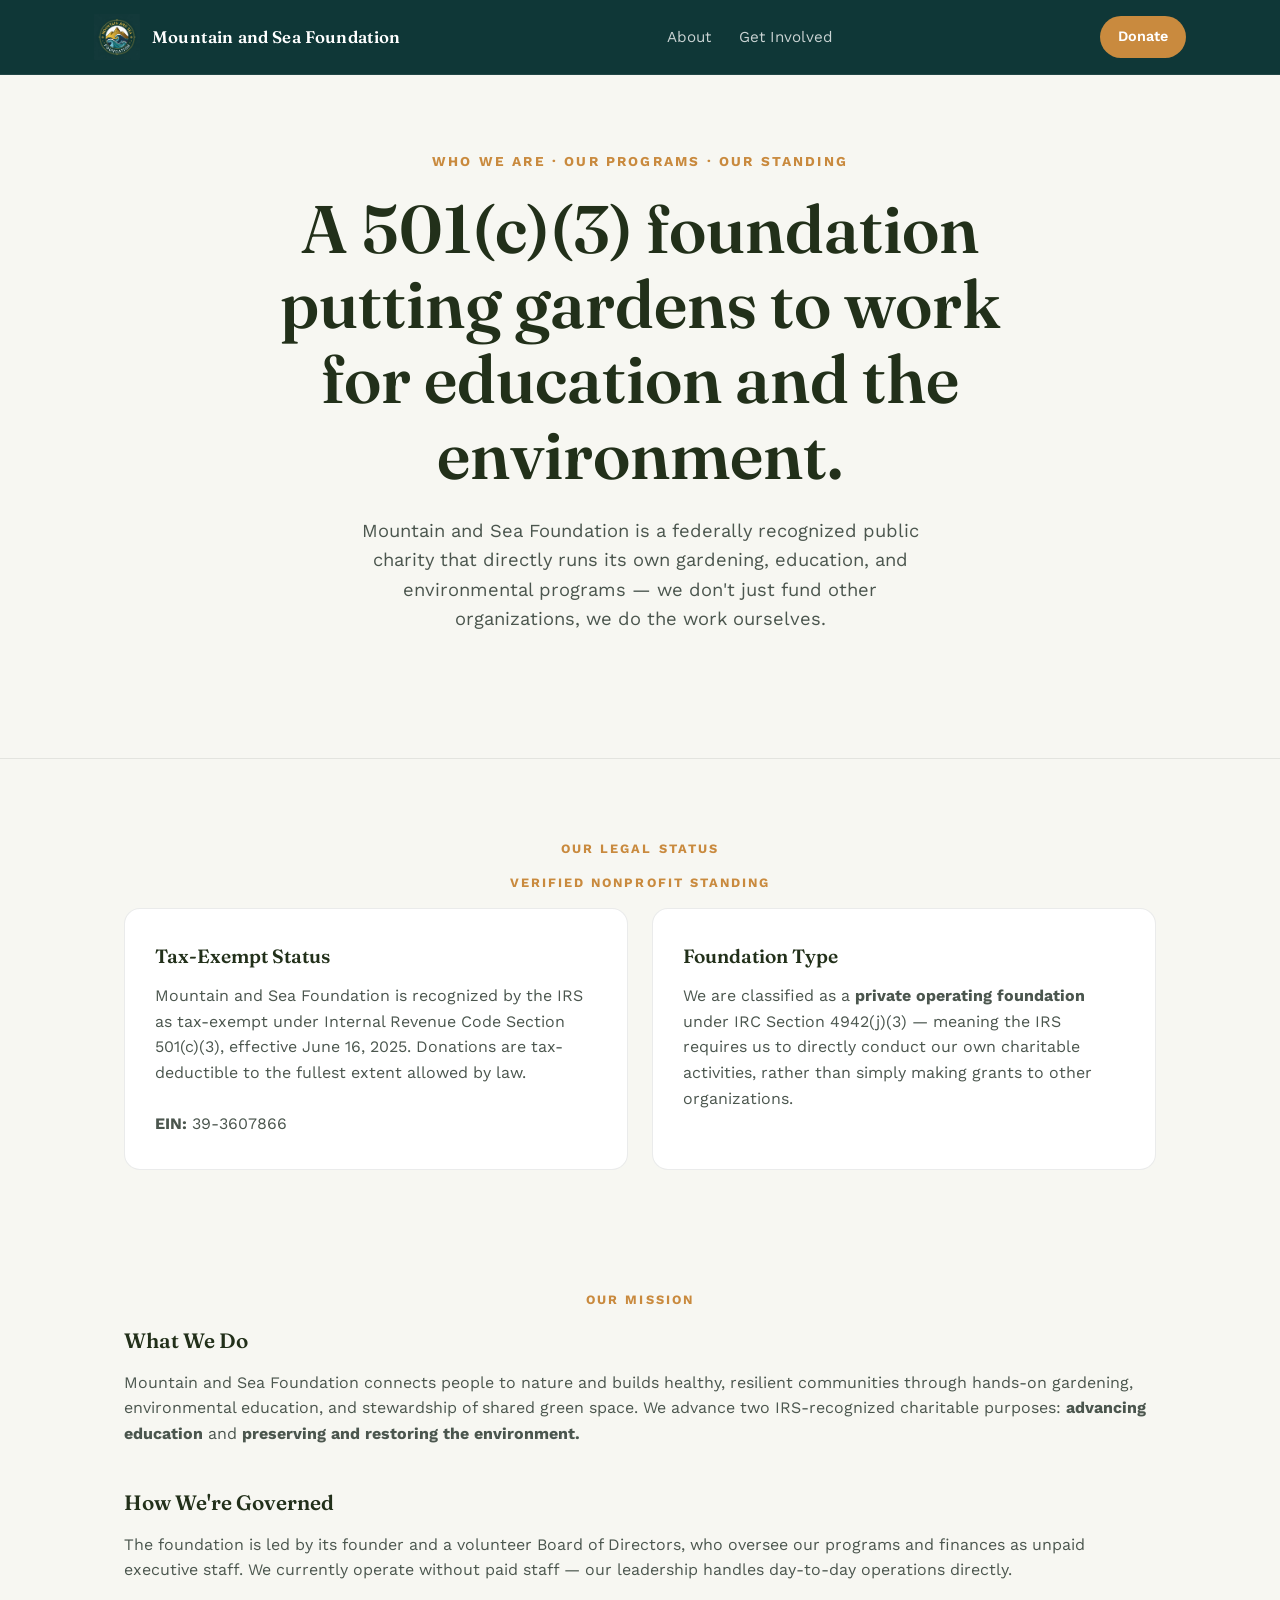
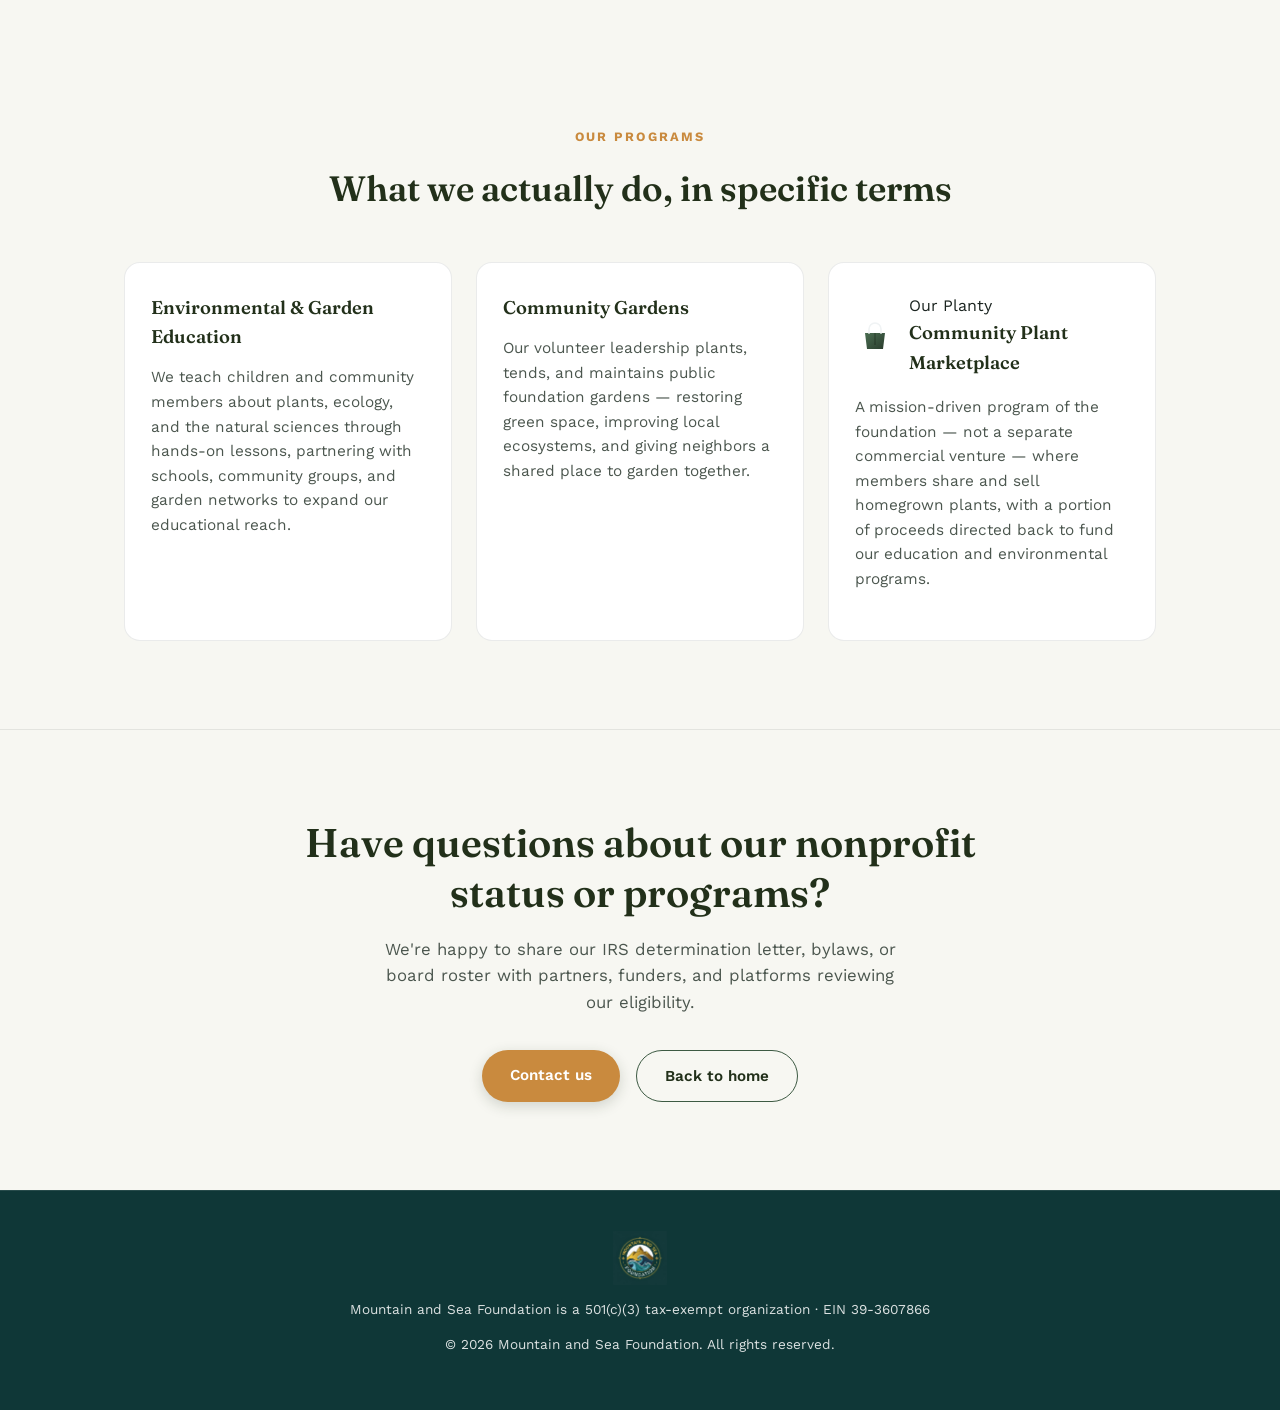
==== about.html @ 7c672513 "Add files via upload" ====
<!DOCTYPE html>
<html lang="en">
<head>
<meta charset="UTF-8">
<meta name="viewport" content="width=device-width, initial-scale=1.0">
<title>About Us | Mountain and Sea Foundation</title>
<meta name="description" content="Mountain and Sea Foundation is a 501(c)(3) nonprofit (EIN 39-3607866) advancing environmental education and community gardening. Learn about our mission, programs, and legal status.">
<link rel="icon" type="image/png" href="assets/logo.png">
<link rel="preconnect" href="https://fonts.googleapis.com">
<link rel="preconnect" href="https://fonts.gstatic.com" crossorigin>
<link href="https://fonts.googleapis.com/css2?family=Fraunces:opsz,wght@9..144,400;9..144,500;9..144,600;9..144,700&family=Work+Sans:wght@400;500;600&display=swap" rel="stylesheet">
<link rel="stylesheet" href="style.css">
</head>
<body>

<header class="nav">
  <div class="nav-inner">
    <a href="index.html#top" class="nav-brand">
      <img src="assets/logo_hero.png" alt="Mountain and Sea Foundation" class="nav-logo">
      <span>Mountain and Sea Foundation</span>
    </a>
    <nav class="nav-links">
      <a href="about.html">About</a>
      <a href="index.html#help">Get Involved</a>
    </nav>
    <a href="https://icosahedron-marlin-eale.squarespace.com/donate" class="nav-cta">Donate</a>
  </div>
</header>

<main>

  <section class="hero" id="top">
    <p class="hero-eyebrow">Who We Are &middot; Our Programs &middot; Our Standing</p>
    <h1>A 501(c)(3) foundation putting gardens to work for education and the environment.</h1>
    <p class="hero-sub">Mountain and Sea Foundation is a federally recognized public charity that directly runs its own gardening, education, and environmental programs — we don't just fund other organizations, we do the work ourselves.</p>
  </section>

  <section class="heart" id="status">
    <p class="section-eyebrow">Our Legal Status</p>
    <h2 class="mv-heading">Verified Nonprofit Standing</h2>
    <div class="mv-grid" style="grid-template-columns: 1fr 1fr;">
      <article class="mv-card">
        <h3>Tax-Exempt Status</h3>
        <p>Mountain and Sea Foundation is recognized by the IRS as tax-exempt under Internal Revenue Code Section 501(c)(3), effective June&nbsp;16, 2025. Donations are tax-deductible to the fullest extent allowed by law.<br><br><strong>EIN:</strong> 39-3607866</p>
      </article>
      <article class="mv-card">
        <h3>Foundation Type</h3>
        <p>We are classified as a <strong>private operating foundation</strong> under IRC Section 4942(j)(3) — meaning the IRS requires us to directly conduct our own charitable activities, rather than simply making grants to other organizations.</p>
      </article>
    </div>
  </section>

  <section class="heart" id="mission">
    <p class="section-eyebrow">Our Mission</p>
    <div class="about-grid">
      <div class="about-block">
        <h3>What We Do</h3>
        <p>Mountain and Sea Foundation connects people to nature and builds healthy, resilient communities through hands-on gardening, environmental education, and stewardship of shared green space. We advance two IRS-recognized charitable purposes: <strong>advancing education</strong> and <strong>preserving and restoring the environment.</strong></p>
      </div>
      <div class="about-block">
        <h3>How We're Governed</h3>
        <p>The foundation is led by its founder and a volunteer Board of Directors, who oversee our programs and finances as unpaid executive staff. We currently operate without paid staff — our leadership handles day-to-day operations directly.</p>
      </div>
    </div>
  </section>

  <section class="programs" id="programs">
    <p class="section-eyebrow">Our Programs</p>
    <h2>What we actually do, in specific terms</h2>

    <div class="support-grid" style="grid-template-columns: repeat(3, 1fr);">
      <article class="support-card">
        <h3>Environmental &amp; Garden Education</h3>
        <p>We teach children and community members about plants, ecology, and the natural sciences through hands-on lessons, partnering with schools, community groups, and garden networks to expand our educational reach.</p>
      </article>
      <article class="support-card">
        <h3>Community Gardens</h3>
        <p>Our volunteer leadership plants, tends, and maintains public foundation gardens — restoring green space, improving local ecosystems, and giving neighbors a shared place to garden together.</p>
      </article>
      <article class="support-card">
        <div class="support-card-head">
          <svg class="planty-mark" viewBox="0 0 100 100" fill="none" xmlns="http://www.w3.org/2000/svg" aria-hidden="true">
            <defs>
              <linearGradient id="leafGrad2" x1="0%" y1="0%" x2="100%" y2="100%">
                <stop offset="0%" stop-color="#4a6d51" />
                <stop offset="100%" stop-color="#2a3d2e" />
              </linearGradient>
            </defs>
            <path d="M25 45L30 85H70L75 45H25Z" fill="url(#leafGrad2)" />
            <path d="M35 45V35C35 26.7157 41.7157 20 50 20C58.2843 20 65 26.7157 65 35V45"
                  stroke="#F0F3F4" stroke-width="4" stroke-linecap="square"/>
            <rect x="48" y="45" width="4" height="30" fill="#141B15" opacity="0.3"/>
          </svg>
          <div>
            <span class="planty-wordmark">Our Planty</span>
            <h3>Community Plant Marketplace</h3>
          </div>
        </div>
        <p>A mission-driven program of the foundation — not a separate commercial venture — where members share and sell homegrown plants, with a portion of proceeds directed back to fund our education and environmental programs.</p>
      </article>
    </div>
  </section>

  <section class="closing">
    <h2>Have questions about our nonprofit status or programs?</h2>
    <p>We're happy to share our IRS determination letter, bylaws, or board roster with partners, funders, and platforms reviewing our eligibility.</p>
    <div class="hero-actions">
      <a href="contact.html" class="btn btn-brass">Contact us</a>
      <a href="index.html#top" class="btn btn-ghost">Back to home</a>
    </div>
  </section>

</main>

<footer class="footer">
  <img src="assets/logo_hero.png" alt="Mountain and Sea Foundation" class="footer-logo">
  <p>Mountain and Sea Foundation is a 501(c)(3) tax-exempt organization &middot; EIN 39-3607866</p>
  <p>&copy; <span id="year"></span> Mountain and Sea Foundation. All rights reserved.</p>
</footer>

<script src="script.js"></script>
</body>
</html>
---- style.css ----
:root {
  /* Palette synced with Our Planty brand */
  --forest: #3D5A43;
  --forest-deep: #22301A;
  --ink: #1B2420;
  --steel: #2C332E;
  --brass: #C98A3E;
  --brass-light: #E0B274;
  --bg: #F7F7F2;
  --surface: #FFFFFF;
  --line: rgba(27,36,32,0.09);
  --text-muted: #4B564E;
  --logo-teal: #0F3737;
  --muted-teal: #52706E;
  --logo-gold-tint: #F3E2B0;
  --planty-offwhite: #F0F3F4;

  --font-display: "Fraunces", serif;
  --font-body: "Work Sans", sans-serif;
}

* { box-sizing: border-box; }

html { scroll-behavior: smooth; }

body {
  margin: 0;
  font-family: var(--font-body);
  color: var(--ink);
  background: var(--bg);
  line-height: 1.6;
}

img { max-width: 100%; display: block; }

a { color: inherit; text-decoration: none; }

a:focus-visible, .btn:focus-visible {
  outline: 2px solid var(--brass);
  outline-offset: 3px;
}

/* ---------- NAV ---------- */
.nav {
  position: sticky;
  top: 0;
  z-index: 20;
  background: var(--logo-teal);
  border-bottom: 1px solid rgba(255,255,255,0.08);
}

.nav-inner {
  max-width: 1140px;
  margin: 0 auto;
  padding: 14px 24px;
  display: flex;
  align-items: center;
  justify-content: space-between;
  gap: 24px;
  position: relative;
}

.nav-toggle {
  display: none;
  flex-direction: column;
  justify-content: center;
  gap: 5px;
  width: 34px;
  height: 34px;
  background: transparent;
  border: none;
  cursor: pointer;
  padding: 0;
  flex-shrink: 0;
}

.nav-toggle span {
  display: block;
  width: 100%;
  height: 2px;
  background: #fff;
  border-radius: 2px;
  transition: transform 0.15s ease, opacity 0.15s ease;
}

.nav-toggle[aria-expanded="true"] span:nth-child(1) { transform: translateY(7px) rotate(45deg); }
.nav-toggle[aria-expanded="true"] span:nth-child(2) { opacity: 0; }
.nav-toggle[aria-expanded="true"] span:nth-child(3) { transform: translateY(-7px) rotate(-45deg); }

.nav-brand {
  display: flex;
  align-items: center;
  gap: 12px;
  color: #fff;
  font-family: var(--font-display);
  font-weight: 600;
  font-size: 1.05rem;
  letter-spacing: 0.01em;
}

.nav-logo {
  width: 46px;
  height: 46px;
  border-radius: 0;
  flex-shrink: 0;
}

.nav-links {
  display: flex;
  gap: 28px;
  font-size: 0.95rem;
}

.nav-links a {
  color: rgba(255,255,255,0.78);
  transition: color 0.15s ease;
}

.nav-links a:hover { color: var(--brass-light); }

.nav-cta {
  background: var(--brass);
  color: #fff;
  padding: 9px 18px;
  border-radius: 999px;
  font-weight: 600;
  font-size: 0.9rem;
  white-space: nowrap;
  transition: background 0.15s ease;
}

.nav-cta:hover { background: var(--brass-light); }

/* ---------- HERO ---------- */
.hero {
  background: var(--bg);
  border-bottom: 1px solid var(--line);
  color: var(--ink);
  text-align: center;
  padding: 76px 24px 88px;
}

.hero-eyebrow {
  font-size: 0.85rem;
  letter-spacing: 0.16em;
  text-transform: uppercase;
  color: var(--brass);
  font-weight: 700;
  margin: 0 0 18px;
}

.hero h1 {
  font-family: var(--font-display);
  font-weight: 600;
  font-size: clamp(2.6rem, 5.6vw, 4.2rem);
  line-height: 1.12;
  margin: 0 auto 24px;
  max-width: 820px;
  color: var(--forest-deep);
}

.hero-sub {
  max-width: 600px;
  margin: 0 auto 36px;
  color: var(--text-muted);
  font-size: 1.15rem;
}

.hero-actions {
  display: flex;
  gap: 16px;
  justify-content: center;
  flex-wrap: wrap;
}

.btn {
  display: inline-block;
  padding: 13px 28px;
  border-radius: 999px;
  font-weight: 600;
  font-size: 0.95rem;
  transition: transform 0.15s ease, background 0.15s ease, border-color 0.15s ease, color 0.15s ease;
}

.btn:hover { transform: translateY(-1px); }

.btn-brass {
  background: var(--brass);
  color: #fff;
  box-shadow: 0 4px 14px rgba(34,48,26,0.18);
}
.btn-brass:hover { background: var(--forest); }

.btn-ghost {
  border: 1px solid var(--forest);
  color: var(--forest-deep);
}
.btn-ghost:hover { background: var(--forest); color: #fff; }

.btn-ghost-dark {
  border: 1px solid rgba(255,255,255,0.55);
  color: #fff;
}
.btn-ghost-dark:hover { background: rgba(255,255,255,0.15); }

/* ---------- THE HEART OF OUR FOUNDATION ---------- */
.heart {
  max-width: 1080px;
  margin: 0 auto;
  padding: 80px 24px 40px;
}

.section-eyebrow {
  font-size: 0.8rem;
  letter-spacing: 0.16em;
  text-transform: uppercase;
  color: var(--brass);
  margin: 0 0 14px;
  font-weight: 700;
  text-align: center;
}

.about-grid {
  display: grid;
  grid-template-columns: 1fr;
  gap: 40px;
  margin-bottom: 64px;
}

.about-block h3 {
  font-family: var(--font-display);
  font-weight: 600;
  font-size: 1.3rem;
  margin: 0 0 12px;
  color: var(--forest-deep);
}

.about-block p {
  margin: 0;
  color: var(--text-muted);
  font-size: 1rem;
}

.mv-heading {
  font-family: var(--font-body);
  font-weight: 700;
  font-size: 0.8rem;
  letter-spacing: 0.16em;
  text-transform: uppercase;
  margin: 0 0 14px;
  color: var(--brass);
  text-align: center;
}

.mv-grid {
  display: grid;
  grid-template-columns: 1fr;
  gap: 24px;
  text-align: left;
}

.mv-card {
  background: var(--surface);
  border: 1px solid var(--line);
  border-radius: 16px;
  padding: 32px 30px;
}

.mv-card h3 {
  font-family: var(--font-display);
  font-weight: 600;
  font-size: 1.2rem;
  margin: 0 0 12px;
  color: var(--forest-deep);
}

.mv-card p {
  margin: 0;
  color: var(--text-muted);
  font-size: 1rem;
}

/* ---------- WAYS TO HELP ---------- */
.programs {
  max-width: 1080px;
  margin: 0 auto;
  padding: 40px 24px 88px;
  text-align: center;
}

.programs h2 {
  font-family: var(--font-display);
  font-weight: 600;
  font-size: clamp(1.7rem, 3.2vw, 2.2rem);
  margin: 0 0 44px;
  color: var(--forest-deep);
}

.support-grid {
  display: grid;
  grid-template-columns: 1fr;
  gap: 24px;
  text-align: left;
}

.support-card {
  background: var(--surface);
  border: 1px solid var(--line);
  border-radius: 16px;
  padding: 30px 26px;
  display: flex;
  flex-direction: column;
}

.support-card h3 {
  font-family: var(--font-display);
  font-weight: 600;
  font-size: 1.15rem;
  margin: 0;
  color: var(--forest-deep);
}

.support-card p {
  margin: 14px 0 18px;
  color: var(--text-muted);
  font-size: 0.96rem;
  flex-grow: 1;
}

.support-link {
  color: var(--forest);
  font-weight: 600;
  font-size: 0.92rem;
  transition: color 0.15s ease;
}

.support-link:hover { color: var(--brass); }

.support-card-head {
  display: flex;
  align-items: center;
  gap: 14px;
  margin-bottom: 4px;
  text-decoration: none;
  color: inherit;
}

.support-card-head:hover h3 { color: var(--brass); }

.planty-mark {
  width: 40px;
  height: 40px;
  flex-shrink: 0;
}

/* ---------- CLOSING (merged hero + CTA) ---------- */
.closing {
  background: var(--bg);
  border-top: 1px solid var(--line);
  color: var(--ink);
  text-align: center;
  padding: 88px 24px;
}

.closing h2 {
  font-family: var(--font-display);
  font-weight: 600;
  font-size: clamp(1.7rem, 3.6vw, 2.5rem);
  max-width: 700px;
  margin: 0 auto 18px;
  line-height: 1.25;
  color: var(--forest-deep);
}

.closing p {
  max-width: 540px;
  margin: 0 auto 34px;
  color: var(--text-muted);
  font-size: 1.05rem;
}

/* ---------- FOOTER ---------- */
.footer {
  background: var(--logo-teal);
  color: rgba(255,255,255,0.85);
  text-align: center;
  padding: 40px 24px;
  font-size: 0.85rem;
  border-top: 1px solid rgba(255,255,255,0.1);
}

.footer-logo-link {
  display: inline-block;
  margin-bottom: 14px;
}

.footer-logo {
  width: 54px;
  height: 54px;
  margin: 0 auto;
  border-radius: 0;
}

/* ---------- RESPONSIVE ---------- */
@media (max-width: 720px) {
  .nav-toggle { display: flex; }
  .tier-badge-icon { width: 124px; height: 124px; }
  .apex-badge-icon { width: 154px; height: 154px; }
  .nav-links {
    display: none;
    position: absolute;
    top: 100%;
    left: 0;
    right: 0;
    background: var(--logo-teal);
    flex-direction: column;
    gap: 0;
    padding: 4px 24px 12px;
    border-bottom: 1px solid rgba(255,255,255,0.1);
  }
  .nav-links.open { display: flex; }
  .nav-links a {
    padding: 13px 0;
    border-top: 1px solid rgba(255,255,255,0.1);
  }
  .nav-links a:first-child { border-top: none; }
  .nav-brand span { font-size: 0.92rem; }
}

/* ---------- REDUCED MOTION ---------- */
@media (prefers-reduced-motion: reduce) {
  html { scroll-behavior: auto; }
  .btn:hover { transform: none; }
}

/* ---------- CONTACT PAGE ---------- */
.contact-hero {
  background: var(--bg);
  border-bottom: 1px solid var(--line);
  text-align: center;
  padding: 72px 24px 56px;
}

.contact-hero h1 {
  font-family: var(--font-display);
  font-weight: 600;
  font-size: clamp(2.2rem, 4.6vw, 3.2rem);
  color: var(--forest-deep);
  margin: 0 auto 16px;
  max-width: 640px;
}

.contact-hero .hero-sub {
  color: var(--text-muted);
  max-width: 520px;
  margin: 0 auto;
}

.contact-body {
  max-width: 1080px;
  margin: 0 auto;
  padding: 64px 24px 96px;
}

.contact-grid {
  display: grid;
  grid-template-columns: 1.3fr 1fr;
  gap: 40px;
  align-items: start;
}

.contact-form {
  background: var(--surface);
  border: 1px solid var(--line);
  border-radius: 16px;
  padding: 32px;
  display: flex;
  flex-direction: column;
  gap: 20px;
}

.form-row {
  display: flex;
  flex-direction: column;
  gap: 8px;
  text-align: left;
}

.form-row label {
  font-size: 0.88rem;
  font-weight: 600;
  color: var(--forest-deep);
}

.form-row input,
.form-row textarea {
  width: 100%;
  box-sizing: border-box;
  font-family: var(--font-body);
  font-size: 1rem;
  padding: 11px 14px;
  border: 1px solid var(--line);
  border-radius: 8px;
  background: var(--bg);
  color: var(--ink);
  resize: vertical;
}

.form-row input:focus,
.form-row textarea:focus {
  outline: 2px solid var(--brass);
  outline-offset: 1px;
}

.contact-form .btn {
  align-self: flex-start;
  border: none;
  cursor: pointer;
  font-family: var(--font-body);
}

.form-note {
  margin: 0;
  font-size: 0.82rem;
  color: var(--text-muted);
}

.email-fallback {
  display: flex;
  align-items: center;
  justify-content: space-between;
  gap: 12px;
  background: var(--bg);
  border: 1px solid var(--line);
  border-radius: 8px;
  padding: 10px 14px;
}

.email-fallback code {
  font-family: var(--font-body);
  font-size: 0.92rem;
  color: var(--ink);
  word-break: break-all;
}

.copy-btn {
  flex-shrink: 0;
  font-family: var(--font-body);
  font-size: 0.82rem;
  font-weight: 600;
  color: var(--forest);
  background: transparent;
  border: 1px solid var(--forest);
  border-radius: 999px;
  padding: 6px 14px;
  cursor: pointer;
  transition: background 0.15s ease, color 0.15s ease;
}

.copy-btn:hover {
  background: var(--forest);
  color: #fff;
}

.contact-info {
  background: var(--surface);
  border: 1px solid var(--line);
  border-radius: 16px;
  padding: 32px;
  text-align: left;
}

.contact-info h3 {
  font-family: var(--font-display);
  font-weight: 600;
  font-size: 1.1rem;
  margin: 0 0 10px;
  color: var(--forest-deep);
}

.contact-info-secondary {
  margin-top: 28px !important;
}

.contact-info p {
  margin: 0 0 14px;
  color: var(--text-muted);
  font-size: 0.96rem;
}

.contact-email {
  display: inline-block;
  font-family: var(--font-display);
  font-weight: 600;
  font-size: 1.1rem;
  color: var(--brass);
  word-break: break-word;
}

.contact-email:hover { color: var(--forest); }

.contact-links-list {
  list-style: none;
  margin: 14px 0 0;
  padding: 0;
  display: flex;
  flex-direction: column;
  gap: 10px;
}

.contact-links-list a {
  color: var(--forest);
  font-weight: 600;
  font-size: 0.95rem;
}

.contact-links-list a:hover { color: var(--brass); }

/* ---------- FOOTER LINKS ---------- */
.footer-links {
  margin: 0 0 8px;
  font-size: 0.85rem;
}

.footer-links a {
  color: rgba(255,255,255,0.85);
}

.footer-links a:hover { color: var(--brass-light); }

.footer-links span {
  margin: 0 8px;
  color: rgba(255,255,255,0.4);
}

@media (max-width: 720px) {
  .contact-grid { grid-template-columns: 1fr; }
  .contact-form,
  .contact-info { padding: 24px 20px; }
  .contact-hero { padding: 56px 20px 40px; }
}

/* ---------- DONOR CIRCLES HERO ---------- */
.circles-hero {
  background: var(--bg);
  border-bottom: 1px solid var(--line);
  text-align: center;
  padding: 72px 24px 56px;
}

.circles-hero h1 {
  font-family: var(--font-display);
  font-weight: 600;
  font-size: clamp(2.9rem, 6vw, 4.6rem);
  line-height: 1.12;
  margin: 0 auto 20px;
  max-width: 780px;
  color: var(--forest-deep);
}

.circles-hero p {
  max-width: 640px;
  margin: 0 auto;
  color: var(--text-muted);
  font-size: 1.25rem;
}

.circles-hero-note {
  margin: 18px auto 0 !important;
  max-width: 660px;
  font-size: 1rem !important;
  color: var(--forest) !important;
  font-weight: 500;
}

/* ---------- CLUB COLUMNS ---------- */
.clubs {
  max-width: 1080px;
  margin: 0 auto;
  padding: 64px 24px 32px;
}

.club-columns {
  display: grid;
  grid-template-columns: 1fr;
  gap: 28px;
}

.club-panel {
  background: var(--surface);
  border: 1px solid var(--line);
  border-radius: 20px;
  padding: 32px 28px;
}

.club-panel.mountain { --club-accent: var(--forest); }
.club-panel.sea { --club-accent: var(--logo-teal); }

.club-head {
  display: flex;
  align-items: center;
  gap: 14px;
  margin-bottom: 8px;
}

.club-icon {
  width: 38px;
  height: 38px;
  flex-shrink: 0;
}

.club-name {
  font-family: var(--font-display);
  font-weight: 600;
  font-size: 1.9rem;
  color: var(--forest-deep);
  margin: 0;
}

.club-tagline {
  color: var(--text-muted);
  font-size: 1.12rem;
  margin: 0 0 26px;
}

.circle-tier {
  display: flex;
  flex-direction: column;
  align-items: center;
  text-align: center;
  gap: 10px;
  padding: 32px 0;
  border-top: 1px solid var(--line);
}

.club-panel .circle-tier:first-of-type { border-top: none; padding-top: 0; }

.circle-tier-name {
  font-family: var(--font-display);
  font-weight: 600;
  font-size: 1.35rem;
  color: var(--ink);
}

.tier-badge-wrap {
  display: flex;
  justify-content: center;
  margin: 2px 0;
}

.tier-badge-icon {
  width: 160px;
  height: 160px;
  flex-shrink: 0;
}

.circle-tier-price {
  display: flex;
  align-items: baseline;
  justify-content: center;
  gap: 8px;
  font-weight: 600;
  font-size: 1.2rem;
  color: var(--club-accent, var(--forest));
  white-space: nowrap;
}

.price-option { white-space: nowrap; }

.price-unit {
  font-weight: 500;
  font-size: 0.9rem;
  opacity: 0.85;
}

.price-or {
  font-family: var(--font-body);
  font-weight: 500;
  font-size: 0.85rem;
  text-transform: uppercase;
  letter-spacing: 0.04em;
  color: var(--text-muted);
}

.circle-tier-perk {
  max-width: 320px;
  color: var(--text-muted);
  font-size: 1.05rem;
  margin: 0;
}

.club-join-btn {
  display: block;
  width: fit-content;
  margin: 24px auto 0;
}

/* ---------- CHAMPION TIER ---------- */
.champion {
  max-width: 1080px;
  margin: 8px auto 0;
  padding: 0 24px 72px;
}

.champion-card {
  background: var(--logo-teal);
  border-radius: 20px;
  padding: 40px 36px;
  color: #fff;
  text-align: center;
}

.champion-eyebrow {
  font-size: 0.88rem;
  letter-spacing: 0.16em;
  text-transform: uppercase;
  color: var(--brass-light);
  font-weight: 700;
  margin: 0 0 14px;
}

.apex-badge-icon {
  width: 200px;
  height: 200px;
  margin: 0 auto 18px;
  display: block;
}

.champion-card h2 {
  font-family: var(--font-display);
  font-weight: 600;
  font-size: clamp(1.7rem, 3.6vw, 2.5rem);
  margin: 0 0 10px;
}

.champion-price {
  font-family: var(--font-display);
  font-weight: 600;
  font-size: 1.45rem;
  color: var(--brass-light);
  margin: 0 0 20px;
}

.champion-price .price-or {
  color: rgba(255,255,255,0.65);
}

.champion-card p.champion-desc {
  max-width: 580px;
  margin: 0 auto 26px;
  color: rgba(255,255,255,0.85);
  font-size: 1.15rem;
}

.champion-perks {
  list-style: none;
  margin: 0 auto;
  padding: 0;
  max-width: 520px;
  display: grid;
  grid-template-columns: 1fr;
  gap: 10px;
  text-align: left;
}

.champion-perks li {
  font-size: 1.08rem;
  color: rgba(255,255,255,0.9);
  padding-left: 22px;
  position: relative;
}

.champion-perks li::before {
  content: "";
  position: absolute;
  left: 0;
  top: 0.55em;
  width: 8px;
  height: 8px;
  border-radius: 50%;
  background: var(--brass-light);
}

.champion-cta {
  margin-top: 28px;
}

/* ---------- FUND NOTE ---------- */
.fund-note {
  max-width: 780px;
  margin: 8px auto 72px;
  background: var(--planty-offwhite);
  border-radius: 14px;
  padding: 26px 28px;
  text-align: center;
}

@media (max-width: 780px) {
  .fund-note { margin-left: 24px; margin-right: 24px; }
}

.fund-note p {
  margin: 0;
  color: var(--text-muted);
  font-size: 1.15rem;
}

.fund-note strong { color: var(--forest-deep); }

@media (min-width: 860px) {
  .champion-perks { grid-template-columns: 1fr 1fr; }
}
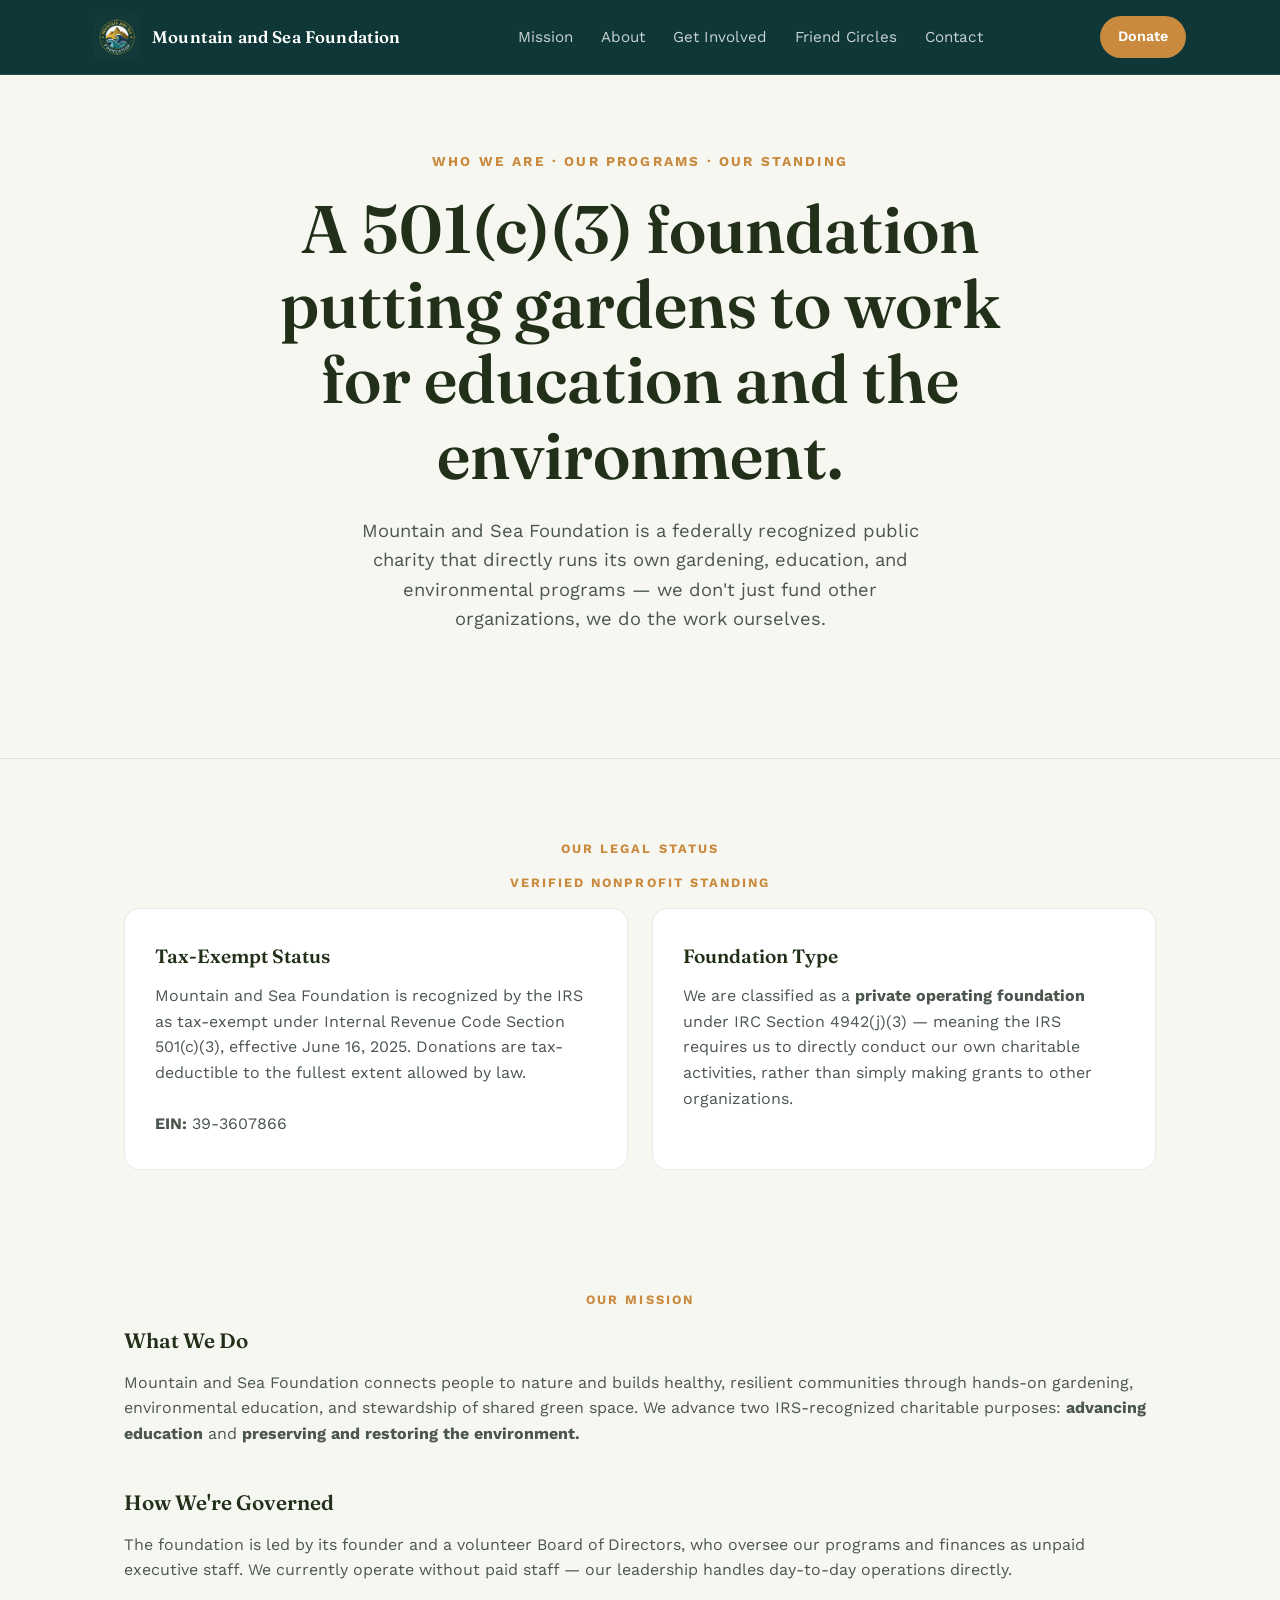
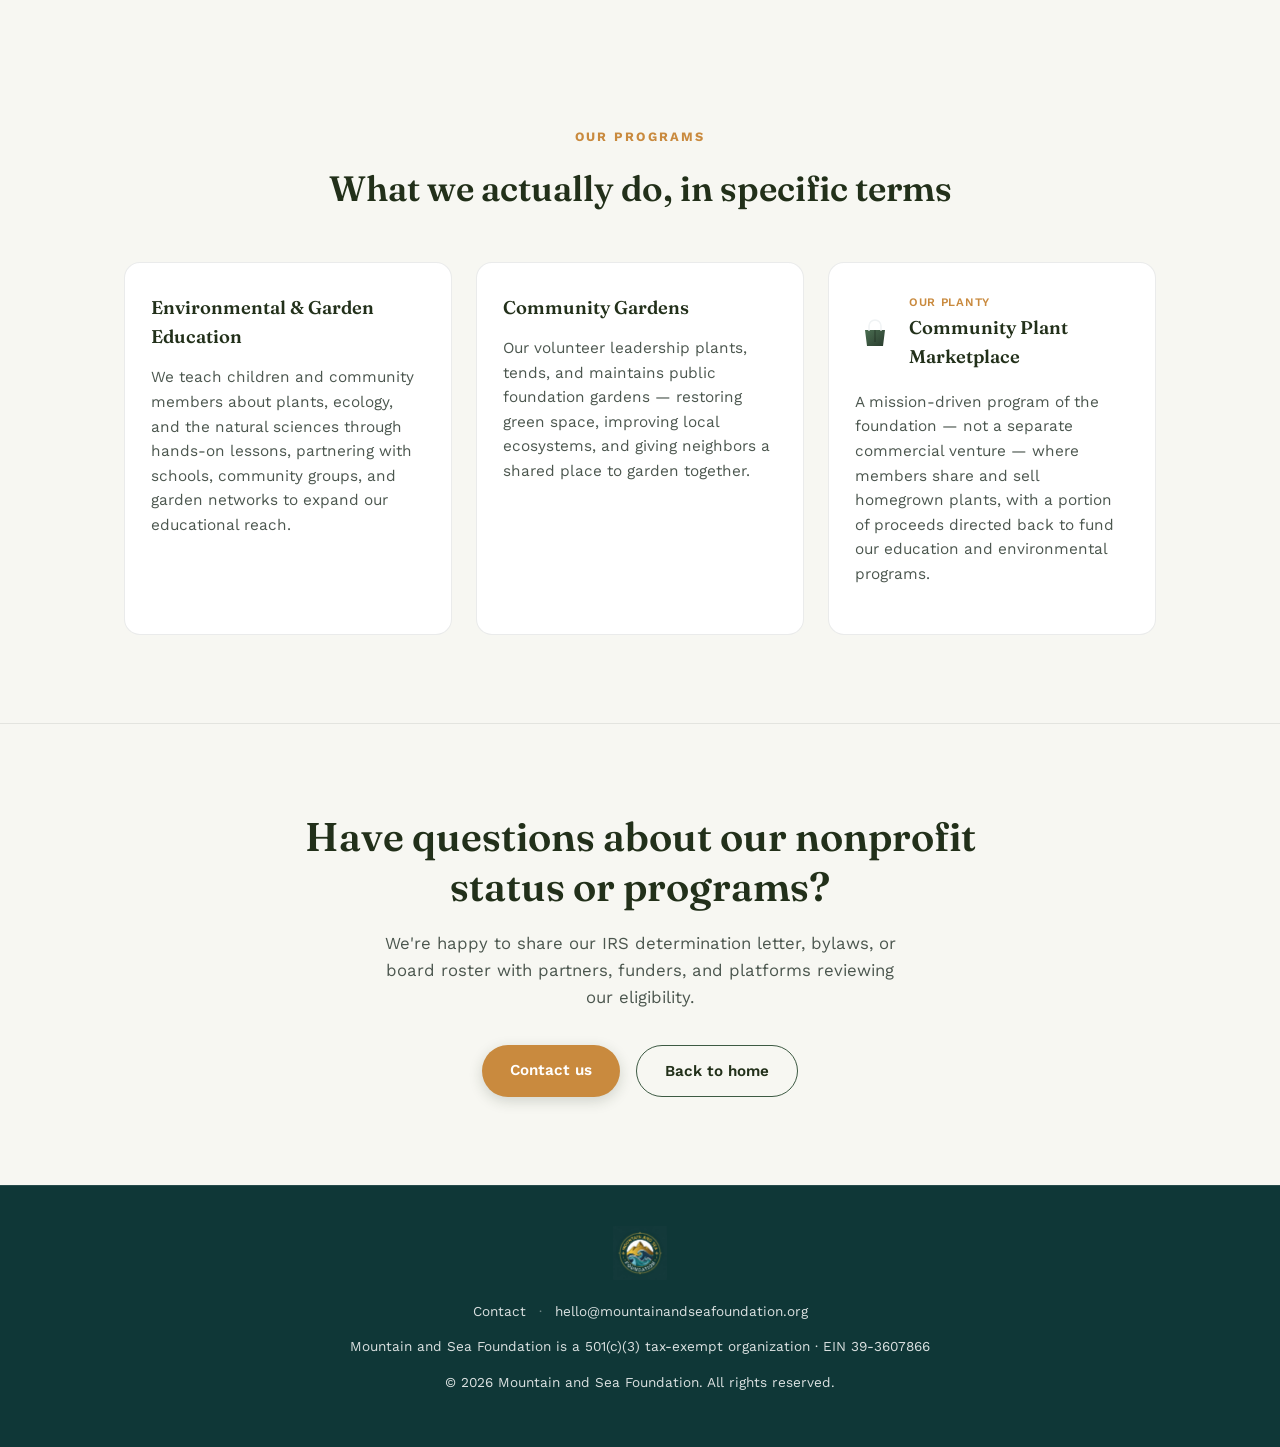
==== commit 26c4bb62: "Add files via upload" ====
--- a/about.html
+++ b/about.html
@@ -3,7 +3,7 @@
 <head>
 <meta charset="UTF-8">
 <meta name="viewport" content="width=device-width, initial-scale=1.0">
-<title>About Us | Mountain and Sea Foundation</title>
+<title>About — Mountain and Sea Foundation</title>
 <meta name="description" content="Mountain and Sea Foundation is a 501(c)(3) nonprofit (EIN 39-3607866) advancing environmental education and community gardening. Learn about our mission, programs, and legal status.">
 <link rel="icon" type="image/png" href="assets/logo.png">
 <link rel="preconnect" href="https://fonts.googleapis.com">
@@ -15,15 +15,21 @@
 
 <header class="nav">
   <div class="nav-inner">
-    <a href="index.html#top" class="nav-brand">
+    <a href="https://mountainandseafoundation.org" class="nav-brand">
       <img src="assets/logo_hero.png" alt="Mountain and Sea Foundation" class="nav-logo">
       <span>Mountain and Sea Foundation</span>
     </a>
-    <nav class="nav-links">
+    <button class="nav-toggle" id="nav-toggle" aria-label="Toggle menu" aria-expanded="false" aria-controls="nav-links">
+      <span></span><span></span><span></span>
+    </button>
+    <nav class="nav-links" id="nav-links">
+      <a href="index.html#heart">Mission</a>
       <a href="about.html">About</a>
       <a href="index.html#help">Get Involved</a>
+      <a href="donor-circles.html">Friend Circles</a>
+      <a href="contact.html">Contact</a>
     </nav>
-    <a href="https://icosahedron-marlin-eale.squarespace.com/donate" class="nav-cta">Donate</a>
+    <a href="contact.html" class="nav-cta">Donate</a>
   </div>
 </header>
 
@@ -113,7 +119,14 @@
 </main>
 
 <footer class="footer">
-  <img src="assets/logo_hero.png" alt="Mountain and Sea Foundation" class="footer-logo">
+  <a href="https://mountainandseafoundation.org" aria-label="Mountain and Sea Foundation home" class="footer-logo-link">
+    <img src="assets/logo_hero.png" alt="Mountain and Sea Foundation" class="footer-logo">
+  </a>
+  <p class="footer-links">
+    <a href="contact.html">Contact</a>
+    <span aria-hidden="true">&middot;</span>
+    <a href="mailto:hello@mountainandseafoundation.org">hello@mountainandseafoundation.org</a>
+  </p>
   <p>Mountain and Sea Foundation is a 501(c)(3) tax-exempt organization &middot; EIN 39-3607866</p>
   <p>&copy; <span id="year"></span> Mountain and Sea Foundation. All rights reserved.</p>
 </footer>
--- a/style.css
+++ b/style.css
@@ -351,6 +351,16 @@
   width: 40px;
   height: 40px;
   flex-shrink: 0;
+}
+
+.planty-wordmark {
+  display: block;
+  font-size: 0.72rem;
+  font-weight: 600;
+  letter-spacing: 0.06em;
+  text-transform: uppercase;
+  color: var(--brass);
+  margin-bottom: 2px;
 }
 
 /* ---------- CLOSING (merged hero + CTA) ---------- */
@@ -493,7 +503,8 @@
 }
 
 .form-row input,
-.form-row textarea {
+.form-row textarea,
+.form-row select {
   width: 100%;
   box-sizing: border-box;
   font-family: var(--font-body);
@@ -507,7 +518,8 @@
 }
 
 .form-row input:focus,
-.form-row textarea:focus {
+.form-row textarea:focus,
+.form-row select:focus {
   outline: 2px solid var(--brass);
   outline-offset: 1px;
 }
@@ -909,4 +921,5 @@
 
 @media (min-width: 860px) {
   .champion-perks { grid-template-columns: 1fr 1fr; }
-}
+  .club-columns { grid-template-columns: 1fr 1fr; }
+}
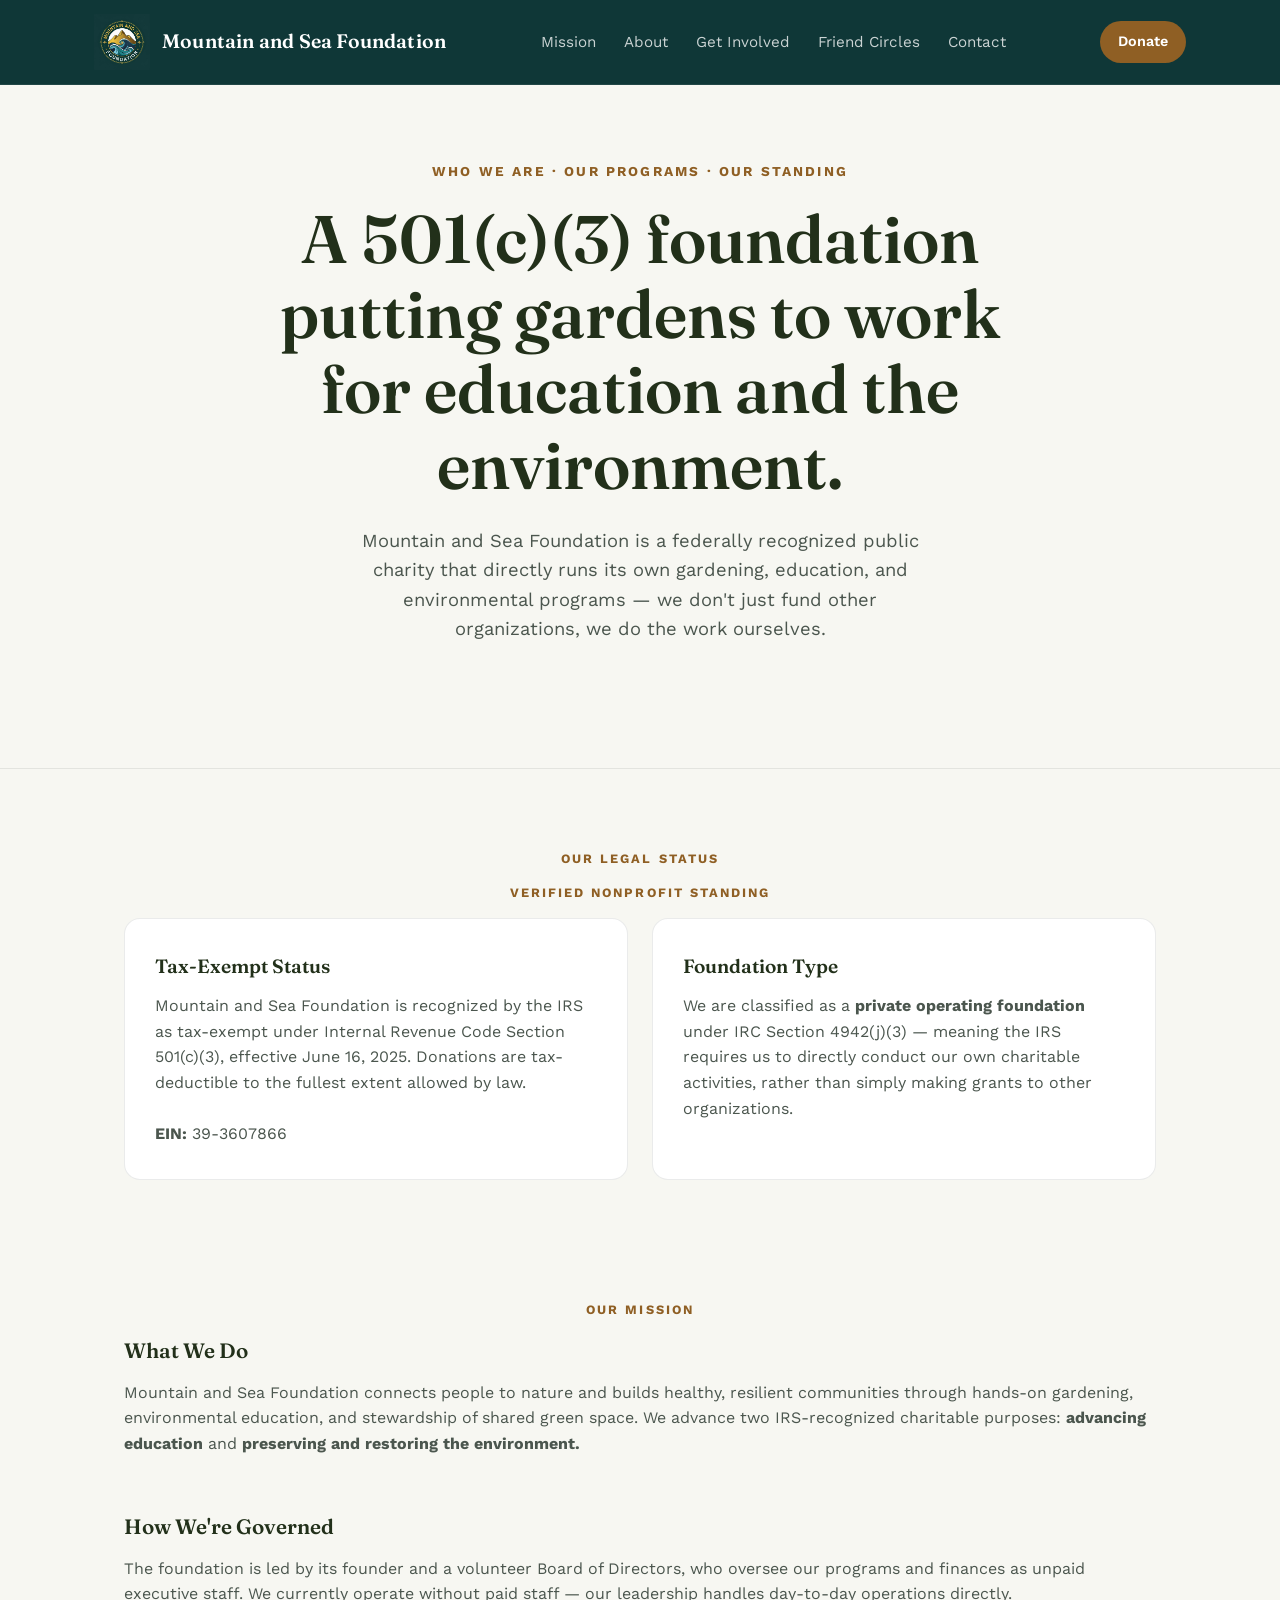
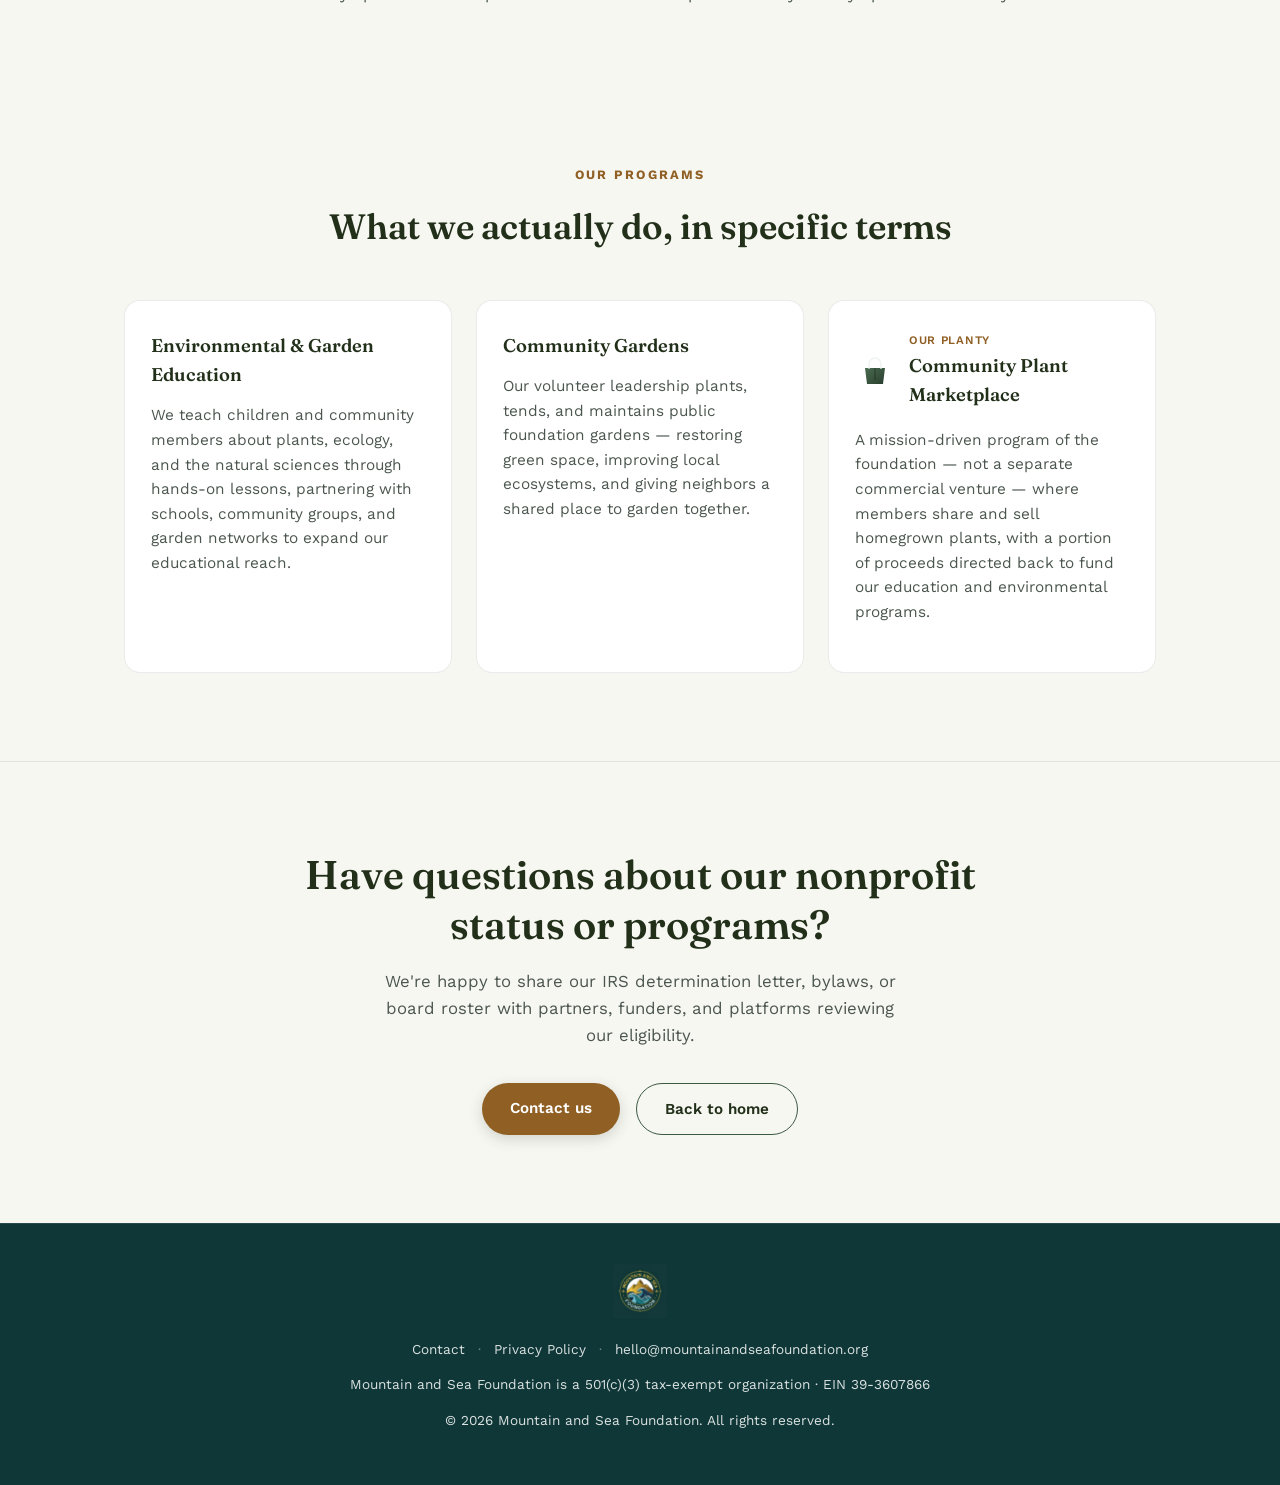
==== commit cd755703: "Add files via upload" ====
--- a/about.html
+++ b/about.html
@@ -12,6 +12,8 @@
 <link rel="stylesheet" href="style.css">
 </head>
 <body>
+
+<a href="#main" class="skip-link">Skip to main content</a>
 
 <header class="nav">
   <div class="nav-inner">
@@ -33,7 +35,7 @@
   </div>
 </header>
 
-<main>
+<main id="main">
 
   <section class="hero" id="top">
     <p class="hero-eyebrow">Who We Are &middot; Our Programs &middot; Our Standing</p>
@@ -57,7 +59,7 @@
   </section>
 
   <section class="heart" id="mission">
-    <p class="section-eyebrow">Our Mission</p>
+    <h2 class="section-eyebrow">Our Mission</h2>
     <div class="about-grid">
       <div class="about-block">
         <h3>What We Do</h3>
@@ -125,6 +127,8 @@
   <p class="footer-links">
     <a href="contact.html">Contact</a>
     <span aria-hidden="true">&middot;</span>
+    <a href="privacy.html">Privacy Policy</a>
+    <span aria-hidden="true">&middot;</span>
     <a href="mailto:hello@mountainandseafoundation.org">hello@mountainandseafoundation.org</a>
   </p>
   <p>Mountain and Sea Foundation is a 501(c)(3) tax-exempt organization &middot; EIN 39-3607866</p>
--- a/style.css
+++ b/style.css
@@ -4,8 +4,8 @@
   --forest-deep: #22301A;
   --ink: #1B2420;
   --steel: #2C332E;
-  --brass: #C98A3E;
-  --brass-light: #E0B274;
+  --brass: #8F5F24; /* darkened from #C98A3E for WCAG AA contrast (~5.5:1 on white, was ~2.9:1) */
+  --brass-light: #E0B274; /* unchanged — only used on dark teal surfaces, already ~6.6:1 */
   --bg: #F7F7F2;
   --surface: #FFFFFF;
   --line: rgba(27,36,32,0.09);
@@ -38,6 +38,45 @@
 a:focus-visible, .btn:focus-visible {
   outline: 2px solid var(--brass);
   outline-offset: 3px;
+}
+
+/* Links/buttons sitting on the dark teal nav or footer need the lighter
+   brass for a visible focus ring (darkened --brass only clears 3:1 on
+   light backgrounds, not against --logo-teal). */
+.nav a:focus-visible,
+.footer a:focus-visible {
+  outline-color: var(--brass-light);
+}
+
+/* ---------- ACCESSIBILITY UTILITIES ---------- */
+.visually-hidden {
+  position: absolute;
+  width: 1px;
+  height: 1px;
+  padding: 0;
+  margin: -1px;
+  overflow: hidden;
+  clip: rect(0, 0, 0, 0);
+  white-space: nowrap;
+  border: 0;
+}
+
+.skip-link {
+  position: absolute;
+  top: -48px;
+  left: 8px;
+  z-index: 100;
+  background: var(--logo-teal);
+  color: #fff;
+  padding: 10px 18px;
+  border-radius: 6px;
+  font-weight: 600;
+  font-size: 0.9rem;
+  transition: top 0.15s ease;
+}
+
+.skip-link:focus {
+  top: 8px;
 }
 
 /* ---------- NAV ---------- */
@@ -94,13 +133,13 @@
   color: #fff;
   font-family: var(--font-display);
   font-weight: 600;
-  font-size: 1.05rem;
+  font-size: 1.22rem;
   letter-spacing: 0.01em;
 }
 
 .nav-logo {
-  width: 46px;
-  height: 46px;
+  width: 56px;
+  height: 56px;
   border-radius: 0;
   flex-shrink: 0;
 }
@@ -129,7 +168,7 @@
   transition: background 0.15s ease;
 }
 
-.nav-cta:hover { background: var(--brass-light); }
+.nav-cta:hover { background: var(--forest); }
 
 /* ---------- HERO ---------- */
 .hero {
@@ -236,7 +275,7 @@
 }
 
 .about-block p {
-  margin: 0;
+  margin: 0 0 14px;
   color: var(--text-muted);
   font-size: 1rem;
 }
@@ -434,7 +473,8 @@
     border-top: 1px solid rgba(255,255,255,0.1);
   }
   .nav-links a:first-child { border-top: none; }
-  .nav-brand span { font-size: 0.92rem; }
+  .nav-logo { width: 42px; height: 42px; }
+  .nav-brand span { font-size: 0.98rem; }
 }
 
 /* ---------- REDUCED MOTION ---------- */
@@ -600,6 +640,14 @@
   font-size: 0.96rem;
 }
 
+.contact-info address {
+  font-style: normal;
+  margin: 0 0 14px;
+  color: var(--text-muted);
+  font-size: 0.96rem;
+  line-height: 1.5;
+}
+
 .contact-email {
   display: inline-block;
   font-family: var(--font-display);
